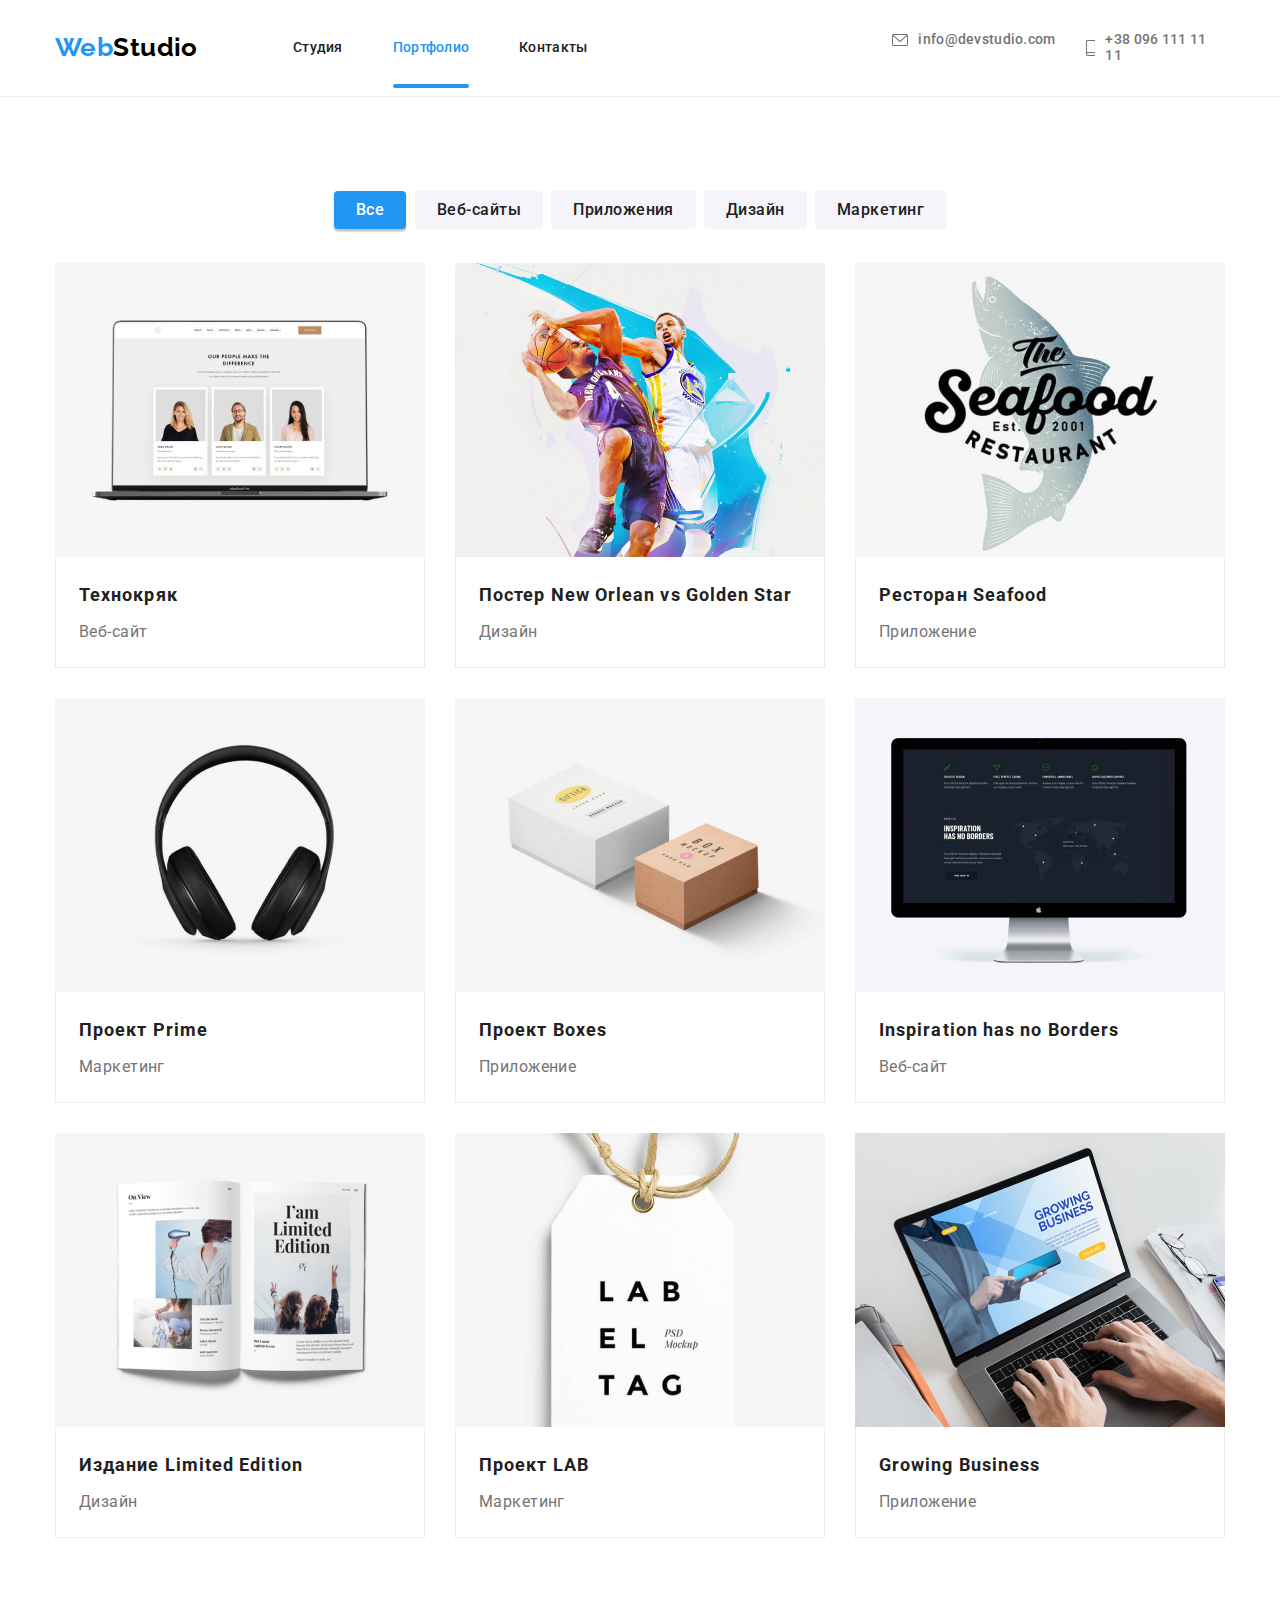
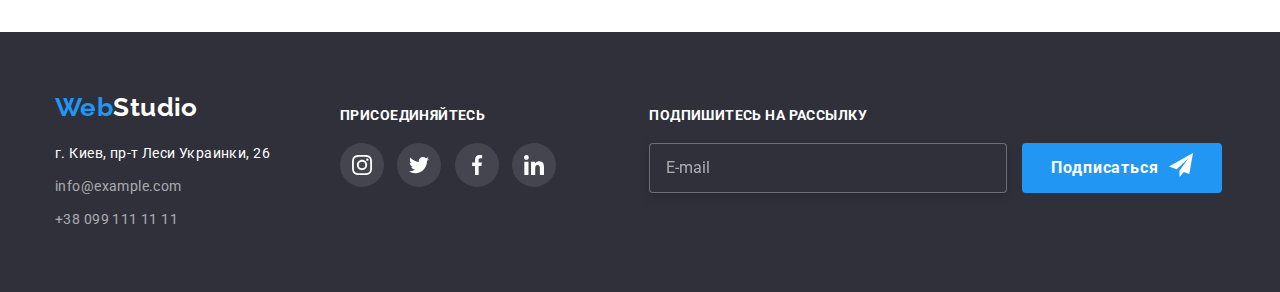
==== portfolio.html @ 88d158fc "Додано файли з ДЗ №6" ====
<!DOCTYPE html>
<html lang="ru">
  <head>
    <meta charset="UTF-8" />
    <meta http-equiv="X-UA-Compatible" content="IE=edge" />
    <meta name="viewport" content="width=device-width, initial-scale=1.0" />
    <title>Портфолио</title>
    <link rel="preconnect" href="https://fonts.googleapis.com" />
    <link rel="preconnect" href="https://fonts.gstatic.com" crossorigin />
    <link
      href="https://fonts.googleapis.com/css2?family=Raleway:wght@700&family=Roboto:wght@400;500;700;900&display=swap"
      rel="stylesheet"
    />
    <link
      rel="stylesheet"
      href="https://cdnjs.cloudflare.com/ajax/libs/modern-normalize/1.1.0/modern-normalize.min.css "
    />
    <link rel="stylesheet" href="./css/styles.css" />
  </head>

  <body>
    <header class="section page-header">
      <div class="container">
        <div class="flex page-header">
          <nav class="main-nav">
            <a href="./index.html" class="logo"><span class="accent">Web</span>Studio</a>
            <ul class="site-nav list">
              <li class="item"><a href="./index.html" class="link noncurrent">Студия</a></li>
              <li class="item"><a href="./portfolio.html" class="link current">Портфолио</a></li>
              <li class="item"><a href="" class="link noncurrent">Контакты</a></li>
            </ul>
          </nav>
          <ul class="contacts-list list">
            <li class="item">
              <a href="mailto:info@devstudio.com" class="link">
                <svg class="contact-icon" width="16" height="12">
                  <use href="./images/icons.svg#icon-envelope"></use>
                </svg>
                <span class="contact-text">info@devstudio.com</span>
              </a>
            </li>
            <li class="item">
              <a href="tel:+380961111111" class="link">
                <svg class="contact-icon" width="10" height="16">
                  <use href="./images/icons.svg#icon-smartphone"></use>
                </svg>
                <span class="contact-text">+38 096 111 11 11</span>
              </a>
            </li>
          </ul>
        </div>
      </div>
    </header>

    <main>
      <section class="section">
        <div class="container">
          <h1 class="title visually-hidden">Примеры наших проэктов</h1>
          <ul class="button-list list">
            <li class="item">
              <button type="button" class="button portfolio current">Все</button>
            </li>
            <li class="item">
              <button type="button" class="button portfolio">Веб-сайты</button>
            </li>
            <li class="item">
              <button type="button" class="button portfolio">Приложения</button>
            </li>
            <li class="item">
              <button type="button" class="button portfolio">Дизайн</button>
            </li>
            <li class="item">
              <button type="button" class="button portfolio">Маркетинг</button>
            </li>
          </ul>

          <ul class="examples-list list">
            <li class="item">
              <a href="" class="project-link">
                <div class="project-image-wrapper">
                  <img
                    class="project-image"
                    src="./images/technokryak.jpg"
                    alt="заставка вебсайта Технохряк"
                    width="370"
                  />
                  <div class="project-text-wrapper is-hidden">
                    <p class="project-text">
                      Технокряк это современная площадка распространения коронавируса. Компании
                      используют эту платформу для цифрового шпионажа и атак на защищённые сервера
                      конкурентов.
                    </p>
                  </div>
                </div>
                <div class="project-content">
                  <h2 class="project-title">Технокряк</h2>
                  <p class="project-field">Веб-сайт</p>
                </div>
              </a>
            </li>
            <li class="item">
              <a href="" class="project-link">
                <div class="project-image-wrapper">
                  <img
                    class="project-image"
                    src="./images/posterneworleanvsgoldenstar.jpg"
                    alt="постер игра в баскетбол"
                    width="370"
                  />
                  <div class="project-text-wrapper is-hidden">
                    <p class="project-text">
                      Технокряк это современная площадка распространения коронавируса. Компании
                      используют эту платформу для цифрового шпионажа и атак на защищённые сервера
                      конкурентов.
                    </p>
                  </div>
                </div>
                <div class="project-content">
                  <h2 class="project-title">Постер New Orlean vs Golden Star</h2>
                  <p class="project-field">Дизайн</p>
                </div>
              </a>
            </li>
            <li class="item">
              <a href="" class="project-link">
                <div class="project-image-wrapper">
                  <img
                    class="project-image"
                    src="./images/restaurantseafood.jpg"
                    alt="эмблема Ресторан Seafood"
                    width="370"
                  />
                  <div class="project-text-wrapper is-hidden">
                    <p class="project-text">
                      Технокряк это современная площадка распространения коронавируса. Компании
                      используют эту платформу для цифрового шпионажа и атак на защищённые сервера
                      конкурентов.
                    </p>
                  </div>
                </div>
                <div class="project-content">
                  <h2 class="project-title">Ресторан Seafood</h2>
                  <p class="project-field">Приложение</p>
                </div>
              </a>
            </li>
            <li class="item">
              <a href="" class="project-link">
                <div class="project-image-wrapper">
                  <img
                    class="project-image"
                    src="./images/projectprime.jpg"
                    alt="фото наушников"
                    width="370"
                  />
                  <div class="project-text-wrapper is-hidden">
                    <p class="project-text">
                      Технокряк это современная площадка распространения коронавируса. Компании
                      используют эту платформу для цифрового шпионажа и атак на защищённые сервера
                      конкурентов.
                    </p>
                  </div>
                </div>
                <div class="project-content">
                  <h2 class="project-title">Проект Prime</h2>
                  <p class="project-field">Маркетинг</p>
                </div>
              </a>
            </li>
            <li class="item">
              <a href="" class="project-link">
                <div class="project-image-wrapper">
                  <img
                    class="project-image"
                    src="./images/projectboxes.jpg"
                    alt="изображение двух коробок"
                    width="370"
                  />
                  <div class="project-text-wrapper is-hidden">
                    <p class="project-text">
                      Технокряк это современная площадка распространения коронавируса. Компании
                      используют эту платформу для цифрового шпионажа и атак на защищённые сервера
                      конкурентов.
                    </p>
                  </div>
                </div>
                <div class="project-content">
                  <h2 class="project-title">Проект Boxes</h2>
                  <p class="project-field">Приложение</p>
                </div>
              </a>
            </li>
            <li class="item">
              <a href="" class="project-link">
                <div class="project-image-wrapper">
                  <img
                    class="project-image"
                    src="./images/inspirationhasnoborders.jpg"
                    alt="фото монитора ПК с заставкой вебсайта Inspiration has no Borders"
                    width="370"
                  />
                  <div class="project-text-wrapper is-hidden">
                    <p class="project-text">
                      Технокряк это современная площадка распространения коронавируса. Компании
                      используют эту платформу для цифрового шпионажа и атак на защищённые сервера
                      конкурентов.
                    </p>
                  </div>
                </div>
                <div class="project-content">
                  <h2 class="project-title">Inspiration has no Borders</h2>
                  <p class="project-field">Веб-сайт</p>
                </div>
              </a>
            </li>
            <li class="item">
              <a href="" class="project-link">
                <div class="project-image-wrapper">
                  <img
                    class="project-image"
                    src="./images/issuelimitededition.jpg"
                    alt="фото разворота книги"
                    width="370"
                  />
                  <div class="project-text-wrapper is-hidden">
                    <p class="project-text">
                      Технокряк это современная площадка распространения коронавируса. Компании
                      используют эту платформу для цифрового шпионажа и атак на защищённые сервера
                      конкурентов.
                    </p>
                  </div>
                </div>
                <div class="project-content">
                  <h2 class="project-title">Издание Limited Edition</h2>
                  <p class="project-field">Дизайн</p>
                </div>
              </a>
            </li>
            <li class="item">
              <a href="" class="project-link">
                <div class="project-image-wrapper">
                  <img
                    class="project-image"
                    src="./images/projectlab.jpg"
                    alt="изображение бирки с названием проэкта"
                    width="370"
                  />
                  <div class="project-text-wrapper is-hidden">
                    <p class="project-text">
                      Технокряк это современная площадка распространения коронавируса. Компании
                      используют эту платформу для цифрового шпионажа и атак на защищённые сервера
                      конкурентов.
                    </p>
                  </div>
                </div>
                <div class="project-content">
                  <h2 class="project-title">Проект LAB</h2>
                  <p class="project-field">Маркетинг</p>
                </div>
              </a>
            </li>
            <li class="item">
              <a href="" class="project-link">
                <div class="project-image-wrapper">
                  <img
                    class="project-image"
                    src="./images/growingbusiness.jpg"
                    alt="фото работы с ноутбуком"
                    width="370"
                  />
                  <div class="project-text-wrapper is-hidden">
                    <p class="project-text">
                      Технокряк это современная площадка распространения коронавируса. Компании
                      используют эту платформу для цифрового шпионажа и атак на защищённые сервера
                      конкурентов.
                    </p>
                  </div>
                </div>
                <div class="project-content">
                  <h2 class="project-title">Growing Business</h2>
                  <p class="project-field">Приложение</p>
                </div>
              </a>
            </li>
          </ul>
        </div>
      </section>
    </main>

    <footer class="section address">
      <div class="container">
        <div class="flex-footer">
          <div class="address-date">
            <a href="./index.html" class="logo-footer"><span class="accent">Web</span>Studio</a>

            <address>
              <a href="https://goo.gl/maps/RCxTANofW1ampnam6" class="map"
                >г. Киев, пр-т Леси Украинки, 26</a
              >

              <a href="mailto:info@example.com" class="contact date">info@example.com</a>

              <a href="tel:+380991111111" class="contact date">+38 099 111 11 11</a>
            </address>
          </div>
          <div class="social-linklistfooter">
            <b class="join">присоединяйтесь</b>
            <a href="" class="social-linkfooter" aria-label="Линк instagram">
              <svg class="social-iconfooter" width="20" height="20">
                <use href="./images/icons.svg#icon-instagram"></use>
              </svg>
            </a>
            <a href="" class="social-linkfooter" aria-label="Линк twitter">
              <svg class="social-iconfooter" width="20" height="20">
                <use href="./images/icons.svg#icon-twitter"></use>
              </svg>
            </a>
            <a href="" class="social-linkfooter" aria-label="Линк facebook">
              <svg class="social-iconfooter" width="20" height="20">
                <use href="./images/icons.svg#icon-facebook"></use>
              </svg>
            </a>
            <a href="" class="social-linkfooter" aria-label="Линк linkedin">
              <svg class="social-iconfooter" width="20" height="20">
                <use href="./images/icons.svg#icon-linkedin"></use>
              </svg>
            </a>
          </div>
          <div class="form-footer">
            <b class="signup">Подпишитесь на рассылку</b>
            <form name="signup-form" >
              <label>
                <input class="input-form-footer" type="email" name="email" placeholder="E-mail"/>
              </label>
              <button type="submit" class="button form">
                <span>Подписаться</span>
                <svg class="signup-iconfooter" width="24" height="24">
                  <use href="./images/icons.svg#icon-send"></use>
                </svg>
              </button>
            </form>
          </div>
        </div>
      </div>
    </footer>
  </body>
</html>
---- css/styles.css ----
/*  колір основного тексту   #757575;*/
/*  колір  тексту заголовків #212121; */
/* акцент  #2196F3;  */
/* білий #FFFFFF; */
/* другорядний колір фону #F5F4FA; */
/* колір підвалу #2F303A; */
/* колір email та tel  rgba(255, 255, 255, 0,6); */
/* колір логотипу #000000;  та  #2196F3; */
/* колір фону кнопки #2196F3;  та колір тексту кнопки #FFFFFF; */
/* колір фону героя #2F303A; */

html {
  box-sizing: border-box;
}

*,
*::before,
*::after {
  box-sizing: inherit;
  margin: 0;
  padding: 0;
}

:root {
  --primary-text-color: #757575;
  --title-text-color: #212121;
  --accent-color: #2196f3;
  --primary-bg-color: #f5f4fa;
  --white-color: #ffffff;
  --second-bg-color: #2F303A;
  --icon-color: #AFB1B8;
  --black-color: #000;
  --work-text-bg-color: rgba(47, 48, 58, 0.8);
  --modal-backdrope-bg-color: rgba(0, 0, 0, 0.2);
  --project-image-overley-color: rgba(33, 150, 243, 0.9);
  --input-form-footer-color: rgba(255, 255, 255, 0.6);
  --input-form-modal-color: rgba(117, 117, 117, 0.5)

}

body {
  background-color: var(--white-color);
  color: var(--primary-text-color);
  font-family: Roboto, sans-serif;
  font-size: 14px;
  letter-spacing: 0.03em;
}

.section { 
  
  
  margin-left: auto;
  margin-right: auto;
  padding-top: 94px;
  padding-bottom: 94px;
}
/* "container" */

.container {
  width: 1200px;
  padding-left: 15px;
  padding-right: 15px;
  margin-left: auto;
  margin-right: auto;
}

/* header  */
.section.page-header { 
  padding: 0;
  border-bottom: 1px solid #ececec;
}
.main-nav {
  display: flex;
  align-items: center;
}

.flex.page-header {
  display: flex;
  align-items: center;
}

.logo {
  display: block;
  padding-top: 25px;
  padding-bottom: 25px;
  width: 145px;

  color: var(--black-color);
}
.accent {
  color: var(--accent-color);
}
.logo {
  font-family: Raleway, sans-serif;
  text-decoration: none;
  font-weight: bold;
  font-size: 26px;
  line-height: 1.19;
}

.list {
  list-style: none;
}

/* site-nav */
.site-nav {
  display: flex;
  margin-left: 93px;
}

.site-nav .item:not(:first-child) {
  margin-left: 50px;
}

.site-nav .link {
  display: block;
  padding-top: 32px;
  padding-bottom: 32px;

  color: var(--title-text-color);

  text-decoration: none;
  font-weight: 500;
  line-height: 1.14;
  letter-spacing: 0.02em;

  transition: color 250ms cubic-bezier(0.4, 0, 0.2, 1); 
}
.site-nav .link:hover,
.site-nav .link:focus {
  color: var(--accent-color);
}
.site-nav .link.current {
  color: var(--accent-color);
}

/*  Підкреслення  посилання поточної сторінки */

.site-nav .link.current { 
  position: relative;
}

.site-nav .link.current::after { 
  position: absolute;
  bottom: 0;

  

  content: "";
  display: block;
  width: 100%;
  height: 4px ;
  background-color: var(--accent-color);
border-radius: 2px;

transition: background-color 250ms cubic-bezier(0.4, 0, 0.2, 1);

}

/*  Підкреслення  посилання  сторінки  при hover */

.site-nav .link.noncurrent { 
  position: relative;
}

.site-nav .link.noncurrent::after { 
  position: absolute;
  bottom: 0;

  content: "";
  display: block;
  width: 100%;
  height: 4px ;
  background-color: var(--accent-color);
border-radius: 2px;

opacity: 0;

transition: background-color 250ms cubic-bezier(0.4, 0, 0.2, 1), opacity 250ms cubic-bezier(0.4, 0, 0.2, 1);

}

.site-nav .link.noncurrent:hover::after { 
  opacity: 1;
}

.site-nav .link.noncurrent:focus::after { 
  opacity: 1;
}

/* contacts list */

.contacts-list {
  display: flex;
  margin-left: 305px;
}


.contacts-list .item + .item {
  margin-left: 30px;
}

.contacts-list .link {
  display: flex;
  align-items: center;

  padding-top: 32px;
  padding-bottom: 32px;

  color: var(--primary-text-color);

  text-decoration: none;
  font-weight: 500;
  line-height: 1.14;
  letter-spacing: 0.02em;

  transition: color 250ms cubic-bezier(0.4, 0, 0.2, 1);
}
.contacts-list .link:hover,
.contacts-list .link:focus {
  color: var(--accent-color);
}

.contact-text { 
  margin-left: 10px;
}
.contact-icon { 
  fill: currentColor;
  
}

/* hero */

.section.hero-section { 

  max-width: 1600px;
  
  padding: 200px 0;
  text-align: center;
  

  background-color: var(--second-bg-color);
  background-image: linear-gradient( 
  to right,
  rgba(47, 48, 58, 0.4),
  rgba(47, 48, 58, 0.4) 
  ), 
  url("../images/herobackground.jpg");

  background-repeat: no-repeat;
  background-position: center;
  background-size: cover;
  
}

.hero-title {
  display: block;
  color: var(--white-color);

  font-weight: 900;
  font-size: 44px;
  line-height: 1.36;

  letter-spacing: 0.06em;
  text-align: center;
  text-transform: uppercase;

  width: 696px;
  margin-bottom: 0px;
  margin-left: auto;
  margin-right: auto;
}

.button.hero {
  color: var(--white-color);
  background-color: var(--accent-color);

  font-weight: bold;
  font-size: 16px;
  line-height: 1.87;

  display: flex;
  align-items: center;

  letter-spacing: 0.06em;

  min-width: 200px;
  border: 0px;
  border-radius: 4px;
  padding: 10px 32px;
  margin-left: 500px;
  margin-top: 30px;
}

.button {
  display: inline-block;
  cursor: pointer;
  font-family: inherit;
}

/* section */


.team-title,
.advantage-title,
.work-title,
.clients-title {
  color: var(--title-text-color);

  margin-top: 0px;
  margin-bottom: 0px;

  font-weight: bold;
  font-size: 36px;
  line-height: 1.17;
  text-align: center;
}

/* section advantage */

.section.advantage {
  padding-bottom: 0px;
}
.advantage-list {
  display: flex;
}

.title.visually-hidden {
  position: absolute;
  width: 1px;
  height: 1px;
  margin: -1px;
  padding: 0;
  overflow: hidden;
  border: 0;
  clip: rect(0 0 0 0);
}

.advantage-list .item {
  width: 270px;
}

.advantage-list .item + .item {
  margin-left: 30px;
}

.advantage-icon { 
  background-color: var(--primary-bg-color);

  padding: 25px 100px;
  margin-bottom: 30px;
}

.advantage-svg { 
  width: 70px;
  height: 70px;
}


.advantage-subtitle {
  color: var(--title-text-color);
  margin-bottom: 10px;
  font-weight: bold;
  line-height: 1.14;
  text-transform: uppercase;
}

.advantage-text {
  line-height: 1.71;
}
/* section  work */

.work-list {
  display: flex;
}

.work-title {
  margin-bottom: 50px;
}
.work-list .item {
  width: 370px;
}
.work-list .item + .item {
  margin-left: 30px;
}

/* прибираємо зазор 4px в img */
.work-image {
  display: block;

  width: 370px;
  height: 294px;
}

.work-wrapper { 
position: relative;

}

.work-text.wrapper { 
  position: absolute;
  bottom: 0;

 display: flex; 
align-items: center;
justify-content: center; 

width: 370px;
height: 70px;
  
background-color: var(--work-text-bg-color) ;
}

.work-text { 

color: var(--white-color);

font-weight: bold;
text-align: center;
text-transform: uppercase;
}

/* section team */

.section.team {
  background-color: var(--primary-bg-color);
}

/* прибираємо зазор 4px в img */
.team-image {
  display: block;
}

.team-list {
  display: flex;
}

.team-title {
  margin-bottom: 50px;
}

.card-wrapper {
  padding: 30px 0;
}
.team-list .item {
  width: 270px;
  border-radius: 0px 0px 4px 4px;
  background-color: var(--white-color);
  box-shadow: 0px 1px 3px rgba(0, 0, 0, 0.12), 0px 1px 1px rgba(0, 0, 0, 0.14),
    0px 2px 1px rgba(0, 0, 0, 0.2);
}
.team-list .item + .item {
  margin-left: 30px;
}

.card-title {
  color: var(--title-text-color);

  margin-bottom: 10px;

  font-weight: 500;
  font-size: 16px;
  line-height: 1.19;
  text-align: center;
}

.card-text {
  margin-top: 0px;
  margin-bottom: 16px;

  font-size: 16px;
  line-height: 1.19;
  text-align: center;
}


.social-link { 
  display: inline-flex;
  justify-content: center;
  align-items: center;
  text-decoration: none;
  border: none;

  color: var(--icon-color);

  width: 44px;
  height: 44px;

  transition: color 250ms cubic-bezier(0.4, 0, 0.2, 1);
}

.social-linklist { 
  margin-left: 32px;
}
.social-linklist .social-link + .social-link { 
  margin-left: 10px;
}

.social-link:hover,
.social-link:focus { 
  color: var(--white-color);
  background-color: var(--accent-color);
  border-radius: 50%;

}


.social-link .social-icon { 
  fill: currentColor;
}
/* section clients */

.clients-title { 
  margin-bottom: 50px;
}

.clients-list { 
  display: flex;
}

.clients-list .item {
  width: 170px;
  height: 92px;

  color: var(--icon-color);
  border: 1px solid var(--icon-color);
  border-radius: 4px;
  padding: 15px 31px;

  cursor: pointer;

  transition: color 250ms cubic-bezier(0.4, 0, 0.2, 1), border-color 250ms cubic-bezier(0.4, 0, 0.2, 1);
}

.clients-list .item:hover,
.clients-list .item:focus 
{ color: var(--accent-color);
  border-color: var(--accent-color);

}

.clients-list .item + .item {
  margin-left: 30px;
}

.client-link {  
  display: flex;
  align-items: center;
  justify-content: center;
  text-decoration: none;
  border: none;
  cursor: pointer;
  width: 100%;
  height: 100%;

  color: currentColor;

  transition: color 250ms cubic-bezier(0.4, 0, 0.2, 1);

}

.client-link:hover,
.client-link:focus 
{ color: var(--accent-color);}

.client-icon { 
  fill: currentColor;
}


/* футер */

.section.address {
  background-color: var(--second-bg-color);
  padding-top: 60px;
  padding-bottom: 60px;
}
.logo-footer {
  display: block;
  width: 145px;

  color: var(--white-color);

  text-decoration: none;
  font-family: Raleway, sans-serif;
  font-weight: bold;
  font-size: 26px;
  line-height: 1.19;
}

address {
  font-style: normal;
}
.map {
  display: block;
  margin-top: 20px;
  color: var(--white-color);

  text-decoration: none;

  line-height: 1.71;

  transition: color 250ms cubic-bezier(0.4, 0, 0.2, 1);
}
.map:hover,
.map:focus {
  color: var(--accent-color);
}

.contact.date {
  display: block;
  margin-top: 9px;
  color: rgba(255, 255, 255, 0.6);

  text-decoration: none;

  line-height: 1.71;

  transition: color 250ms cubic-bezier(0.4, 0, 0.2, 1);
}

.contact.date:hover,
.contact.date:focus {
  color: var(--accent-color);
}

/*  іконки в футері  */

.flex-footer { 
  display: flex;
}

.social-linklistfooter { 
  
  margin-left: 70px;
  margin-top: 15px;
}

.join { 
  display: block;
  margin-bottom: 20px;

  color: var(--white-color);

  letter-spacing: 0.03em;
  text-transform: uppercase;

}

.social-linkfooter { 
  display: inline-flex;
  justify-content: center;
  align-items: center;
  text-decoration: none;
  border: none;
  border-radius: 50%;
  background: rgba(255, 255, 255, 0.1);

  color: var(--white-color);

  width: 44px;
  height: 44px;

  transition: background-color 250ms cubic-bezier(0.4, 0, 0.2, 1);
 
}

.social-linklistfooter .social-linkfooter + .social-linkfooter { 
  margin-left: 10px;
}

.social-linkfooter:hover,
.social-linkfooter:focus { 
  background-color: var(--accent-color);
}

.social-iconfooter { 
  fill: currentColor;
}

/* форма в футері */

.form-footer { 

  margin-left: 93px;
  margin-top: 15px;
}

.signup { 

  display: block;
  margin-bottom: 20px;

  color: var(--white-color);

  letter-spacing: 0.03em;
  text-transform: uppercase;
}

.input-form-footer { 
  
width: 358px;
height: 50px;
padding-left: 16px;

color: var(--input-form-footer-color);
background-color: var(--second-bg-color);

border: 1px solid rgba(255, 255, 255, 0.3);
filter: drop-shadow(0px 4px 4px rgba(0, 0, 0, 0.15));
border-radius: 4px;

font-size: 16px;
line-height: 1.25;
}

.input-form-footer::placeholder { 

  color: var(--input-form-footer-color);

  font-size: 16px;
  line-height: 1.25;

}

.button.form { 

  display: inline-flex;
  align-items: flex-start;
  text-align: center;

  min-width: 200px;
  border: none;
  border-radius: 4px;
  padding: 10px 28px 10px 29px;
  margin-left: 11px;

  color: var(--white-color);
  background-color: var(--accent-color);

  font-weight: bold;
  font-size: 16px;
  line-height: 1.87;
  letter-spacing: 0.06em;

}

.signup-iconfooter { 

  fill: var(--white-color);
  margin-left: 10px;
}


/* Модальне вікно  */



.backdrop { 
  position: fixed;
  top: 0;
  left: 0;

  width: 100%;
  height: 100%;
  margin-left: auto;
  margin-right: auto;

  background-color: var(--modal-backdrope-bg-color) ;

  transition: opacity 250ms cubic-bezier(0.4, 0, 0.2, 1);

}

.backdrop.is-hidden { 
  opacity: 0;
  pointer-events: none;
}

.backdrop.is-hidden .modal { 
  transform: translate(-50%, -50%) scale(0.5);
  opacity: 0;
}


.modal { 
position: absolute;

left: 50%;
top: 50%;

width: 528px;
height: 581px;
padding: 0;
margin: 0;
border: 0;

background: var(--white-color);

box-shadow: 0px 1px 3px rgba(0, 0, 0, 0.12), 
0px 1px 1px rgba(0, 0, 0, 0.14), 
0px 2px 1px rgba(0, 0, 0, 0.2);
border-radius: 4px;

transform: translate(-50%, -50%) scale(1);
opacity: 1;
transition: scale 250ms cubic-bezier(0.4, 0, 0.2, 1), opacity 250ms cubic-bezier(0.4, 0, 0.2, 1); 

}

.button.inmodal { 
  position: absolute;
  display: flex;
  align-items: center;
  justify-content: center;

  top: 8px;
  right: 8px;
  width: 30px ;
  height: 30px; 

  border: 1px solid rgba(0, 0, 0, 0.1);
  border-radius: 50%;
  
  background-color: var(--white-color);
  
}

.modal-svg { 
  
  fill: var(--black-color)
  transition: fill 250ms cubic-bezier(0.4, 0, 0.2, 1);
  
}

.button.inmodal:hover > .modal-svg,
.button-list .item:focus > .modal-svg  { 

  fill: var(--accent-color); }


  
  /*      Форма в модальному вікні     */


.form-modal { 

  padding: 40px;
}

.form-title { 
margin-bottom: 20px;
color: var(--title-text-color);

font-size: 20px;
line-height: 1.17;
text-align: center;
letter-spacing: 0.03em;

 }
.form-field { 

  position: relative;
  display: flex;
  flex-direction: column;
  
}

 .form-field:nth-child(1) { 
   margin-top: 12px;
 }
 .form-field + .form-field { 
   margin-top: 10px;
 }
.form-field:nth-child(4) { 
   margin-bottom: 20px;
 }

 .form-label { 

  font-size: 12px;
  line-height: 1.17;
  letter-spacing: 0.01em;
 }
 .form-input { 
  
   height: 40px; 
   margin-top: 4px;
   padding-left: 42px;
   border: 1px solid;
   border-color: rgba(33, 33, 33, 0.2);
   border-radius: 4px;

   transition: border-color 250ms cubic-bezier(0.4, 0, 0.2, 1);
 }

 .form-input.comment { 

  height: 120px;
  padding: 12px 16px;
  
  
 }

 .form-input.comment::placeholder { 

   font-size: 12px;
   line-height: 1.17;
   letter-spacing: 0.01em;

color: var(--input-form-modal-color);
 }

 .modal-svg-field { 

  position: absolute;
  left: 12px;
  bottom: 11px;
  fill: var(--title-text-color);

  transition: fill 250ms cubic-bezier(0.4, 0, 0.2, 1);
  

 }

 .form-input:focus { 
  border: 1px solid;
   border-color: var(--accent-color);
   border-radius: 4px;
 }

 .form-input:focus + .modal-svg-field,
 .form-input:not(:placeholder-shown) + .modal-svg-field { 
   fill: var(--accent-color);
 }

 .form-checkbox { 
  margin-left: 12px;
  margin-bottom: 30px;
 }

.form-label-checkbox { 

  display: inline-flex;
  align-items: center;

  font-size: 14px;
  line-height: 1.71;
  letter-spacing: 0.03em;
 }
.text-label-checkbox { 

  margin-left: 3px;
   color: var(--accent-color);
   text-decoration: underline var(--accent-color);
   
 }


 .form-input-checkbox.visually-hidden { 

   position: absolute;
  width: 1px;
  height: 1px;
  margin: -1px;
  padding: 0;
  overflow: hidden;
  border: 0;
  clip: rect(0 0 0 0);
  
 }

.icon-checkbox { 
    
  display: inline-block;
  width: 16px;
  height: 15px;
  margin-right: 7px;

  border: 1px solid var(--black-color);
  border-radius: 2px;
  background-color: var(--white-color);

  transition: background-color 250ms cubic-bezier(0.4, 0, 0.2, 1);
 }

.form-input-checkbox:checked + .icon-checkbox { 
  border-color: var(--accent-color);
  background-color: var(--accent-color);
  background-image: url("../images/iconcheck.svg");
  background-size: contain;
  background-origin: border-box;
 } 

 
 .button.submitmodal { 

  width: 200px;
  padding: 10px 55px 10px 56px;
  border: 0;
  border-radius: 4px;
  margin-left: 124px;
  margin-right: auto;

  color: var(--white-color);
  background-color: var(--accent-color);
  box-shadow: 0px 4px 4px rgba(0, 0, 0, 0.15);


  font-weight: bold;
  font-size: 16px;
  line-height: 1.87;
  letter-spacing: 0.06em;
  

  
 }
/* Сторінка Портфолио */




.button-list {
  display: flex;
  justify-content: center;
  margin-bottom: 34px;
}

.button-list .item:nth-child(1) {
  width: 73px;
}

.button-list .item + .item {
  margin-left: 8px;
}

.button.portfolio {
  border: 0px;
  border-radius: 4px;
  padding: 6px 22px;

  color: var(--title-text-color);
  background-color: var(--primary-bg-color);

  font-weight: 500;
  font-size: 16px;
  line-height: 1.62;
  text-align: center;
  letter-spacing: 0.03em;

  transition: color 250ms cubic-bezier(0.4, 0, 0.2, 1), background-color 250ms cubic-bezier(0.4, 0, 0.2, 1),
   box-shadow 250ms cubic-bezier(0.4, 0, 0.2, 1);
}

.button.portfolio:hover,
.button.portfolio:focus {
  box-shadow: 0px 3px 1px rgba(0, 0, 0, 0.1), 0px 1px 2px rgba(0, 0, 0, 0.08),
    0px 2px 2px rgba(0, 0, 0, 0.12);
    color: var(--white-color);
  background-color: var(--accent-color);
}

.button.portfolio.current {
  box-shadow: 0px 3px 1px rgba(0, 0, 0, 0.1), 0px 1px 2px rgba(0, 0, 0, 0.08),
    0px 2px 2px rgba(0, 0, 0, 0.12);
    color: var(--white-color);
  background-color: var(--accent-color);
}

.button-list .item:hover > .button,
.button-list .item:focus > .button  { box-shadow: 0px 3px 1px rgba(0, 0, 0, 0.1), 
  0px 1px 2px rgba(0, 0, 0, 0.08),
    0px 2px 2px rgba(0, 0, 0, 0.12);
    color: var(--white-color);
  background-color: var(--accent-color); }


/*  container for flex */

.examples-list {
  display: flex;
  flex-wrap: wrap;
  margin-left: -30px;
  margin-top: -30px;
}

.examples-list .item {
  margin-left: 30px;
  margin-top: 30px;
  flex-basis: calc((100% - 90px) / 3);
}

.project-link {
  display: block;
  text-decoration: none;

  transition: box-shadow 250ms cubic-bezier(0.4, 0, 0.2, 1);

  
}
.project-link:hover {
  box-shadow: 0px 1px 1px rgba(0, 0, 0, 0.12),
   0px 4px 4px rgba(0, 0, 0, 0.06),
    1px 4px 6px rgba(0, 0, 0, 0.16);
}



/* прибираємо зазор 4px в img */
.project-image {
  display: block;
}

.project-content {
  border-right: 1px solid #eeeeee;
  border-left: 1px solid #eeeeee;
  border-bottom: 1px solid #eeeeee;
  padding-left: 23px;
  padding-right: 23px;
  padding-top: 20px;
  padding-bottom: 20px;
}

.project-title {
  margin-top: 0px;
  margin-bottom: 4px;

  color: var(--title-text-color);

  text-decoration: none;
  font-weight: bold;
  font-size: 18px;
  line-height: 2;
  letter-spacing: 0.06em;
}

.project-field {
  margin: 0px;

  color: var(--primary-text-color);

  text-decoration: none;
  font-size: 16px;
  line-height: 1.87;
}

/*   Синій оверлей с текстом на карточках сторінки Портфолио  */

.project-image-wrapper { 
  position: relative;

}
.project-text-wrapper { 
  position: absolute;
  top: 0;

  width: 370px;
  height: 294px;
  padding: 63px 24px;

  background-color: var(--project-image-overley-color);

  transform: translateY(100%);

  transition: opacity 250ms cubic-bezier(0.4, 0, 0.2, 1), 
  transform 250ms cubic-bezier(0.4, 0, 0.2, 1);

}

.project-text-wrapper.is-hidden { 
  opacity: 0;
  pointer-events: none;
}

.project-link:hover .project-text-wrapper.is-hidden { 
  opacity: 1;
  transform: translateY(0);

}
.project-text { 

  color: var(--white-color);

  font-size: 18px;
line-height: 1.56;


}
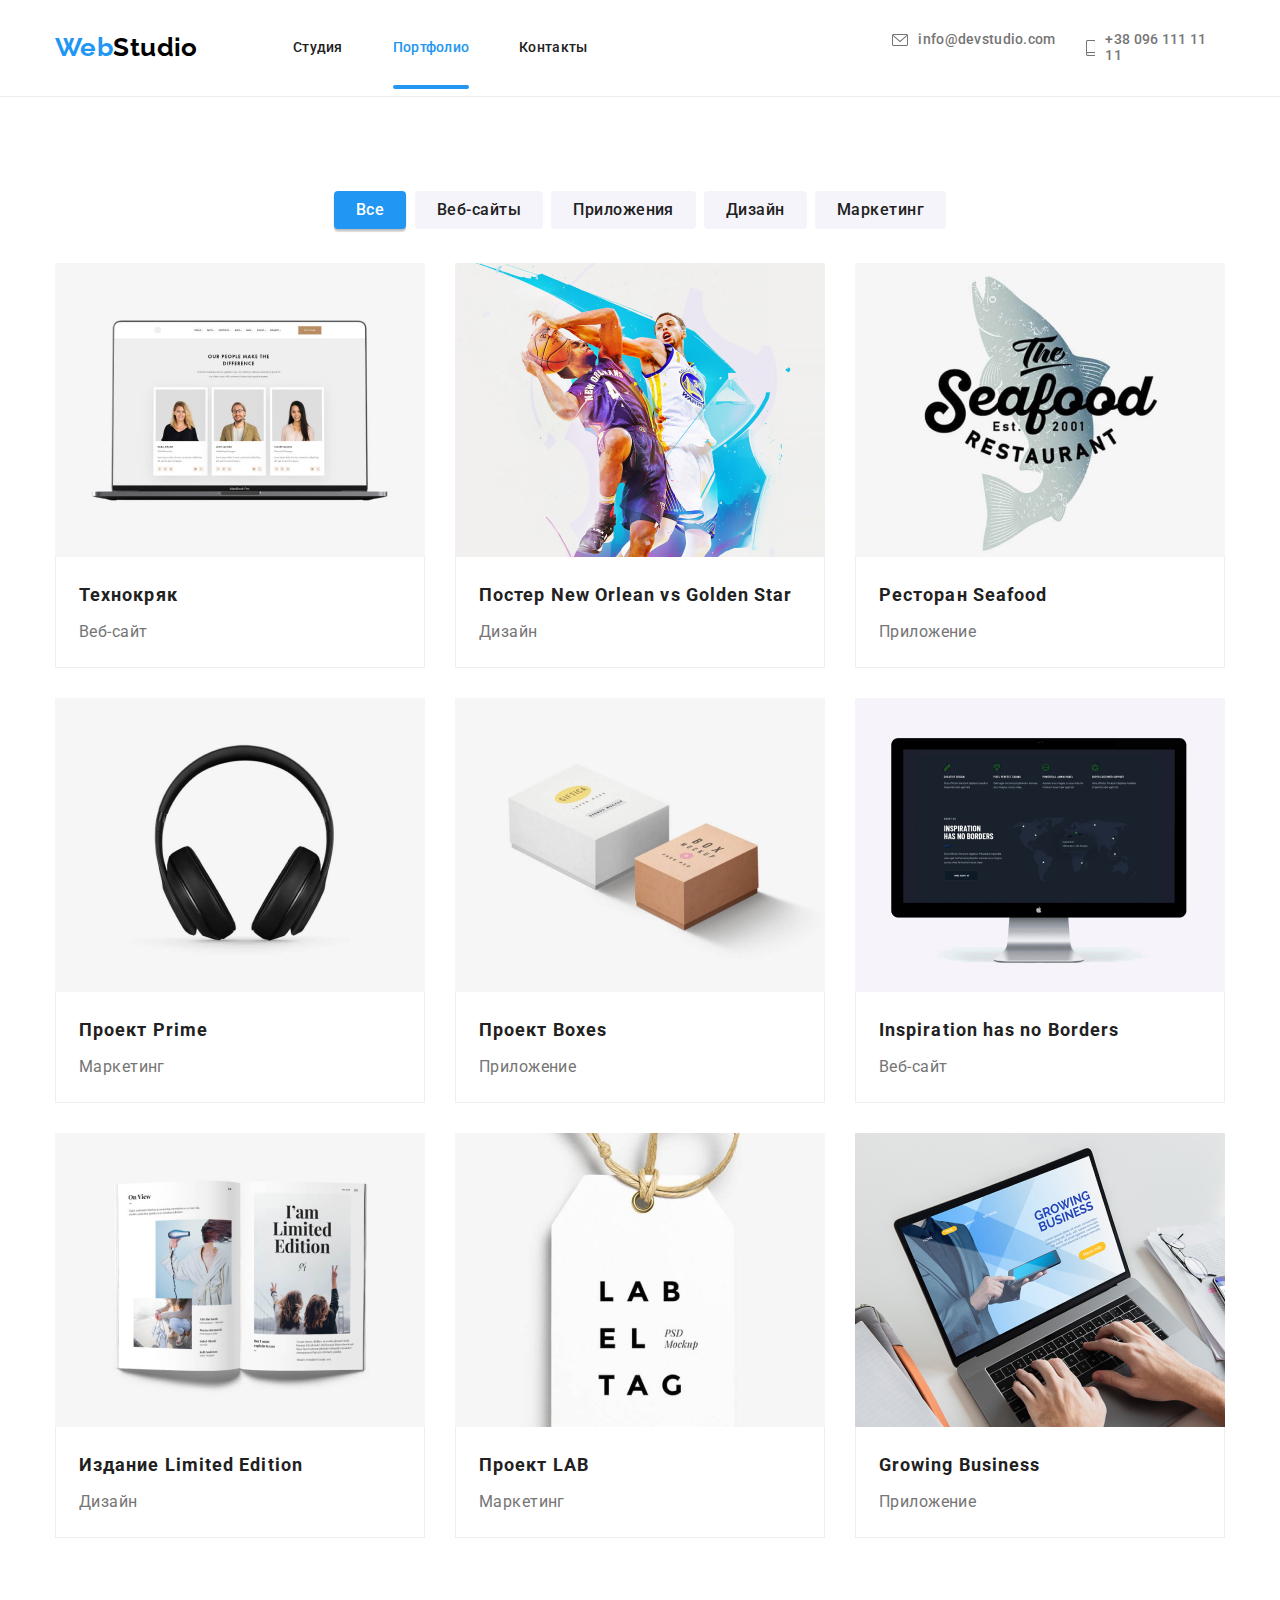
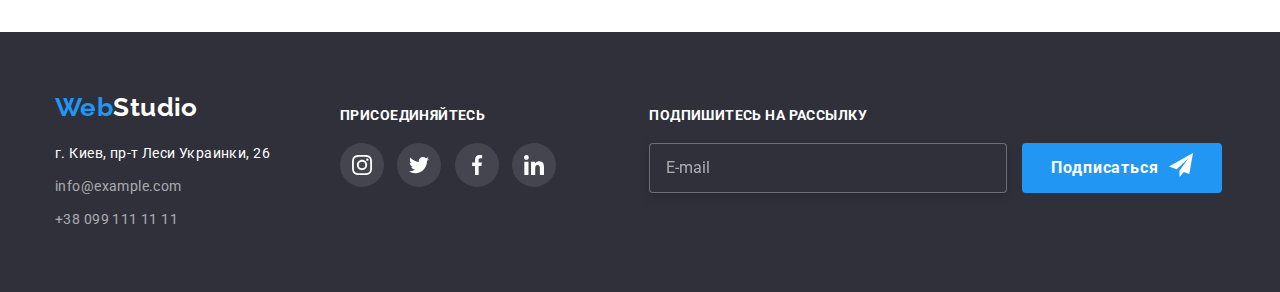
==== commit 74104bf0: "Виконано рефакторінг HTML-кода проекту з використанням методології BEM" ====
--- a/portfolio.html
+++ b/portfolio.html
@@ -19,32 +19,32 @@
   </head>
 
   <body>
-    <header class="section page-header">
+    <header class="page-header">
       <div class="container">
-        <div class="flex page-header">
-          <nav class="main-nav">
-            <a href="./index.html" class="logo"><span class="accent">Web</span>Studio</a>
-            <ul class="site-nav list">
-              <li class="item"><a href="./index.html" class="link noncurrent">Студия</a></li>
-              <li class="item"><a href="./portfolio.html" class="link current">Портфолио</a></li>
-              <li class="item"><a href="" class="link noncurrent">Контакты</a></li>
+        <div class="page-header-flex">
+          <nav class="page-header__navigation">
+            <a href="./index.html" class="logo"><span class="logo--accent">Web</span>Studio</a>
+            <ul class="site-navigation">
+              <li class="site-navigation__item"><a href="./index.html" class="site-navigation__link site-navigation__link--noncurrent">Студия</a></li>
+              <li class="site-navigation__item"><a href="./portfolio.html" class="site-navigation__link site-navigation__link--current">Портфолио</a></li>
+              <li class="site-navigation__item"><a href="" class="site-navigation__link site-navigation__link--noncurrent">Контакты</a></li>
             </ul>
           </nav>
-          <ul class="contacts-list list">
-            <li class="item">
-              <a href="mailto:info@devstudio.com" class="link">
-                <svg class="contact-icon" width="16" height="12">
+          <ul class="contacts-list">
+            <li class="contacts-list__item">
+              <a href="mailto:info@devstudio.com" class="contacts-list__link">
+                <svg class="contacts-list__icon" width="16" height="12">
                   <use href="./images/icons.svg#icon-envelope"></use>
                 </svg>
-                <span class="contact-text">info@devstudio.com</span>
-              </a>
-            </li>
-            <li class="item">
-              <a href="tel:+380961111111" class="link">
-                <svg class="contact-icon" width="10" height="16">
+                <span class="contacts-list__text">info@devstudio.com</span>
+              </a>
+            </li>
+            <li class="contacts-list__item">
+              <a href="tel:+380961111111" class="contacts-list__link">
+                <svg class="contacts-list__icon" width="10" height="16">
                   <use href="./images/icons.svg#icon-smartphone"></use>
                 </svg>
-                <span class="contact-text">+38 096 111 11 11</span>
+                <span class="contacts-list__text">+38 096 111 11 11</span>
               </a>
             </li>
           </ul>
@@ -53,232 +53,232 @@
     </header>
 
     <main>
-      <section class="section">
+      <section class="examples">
         <div class="container">
-          <h1 class="title visually-hidden">Примеры наших проэктов</h1>
-          <ul class="button-list list">
-            <li class="item">
-              <button type="button" class="button portfolio current">Все</button>
-            </li>
-            <li class="item">
-              <button type="button" class="button portfolio">Веб-сайты</button>
-            </li>
-            <li class="item">
-              <button type="button" class="button portfolio">Приложения</button>
-            </li>
-            <li class="item">
-              <button type="button" class="button portfolio">Дизайн</button>
-            </li>
-            <li class="item">
-              <button type="button" class="button portfolio">Маркетинг</button>
+          <h1 class="examples__title  examples__title--visually-hidden">Примеры наших проэктов</h1>
+          <ul class="examples__button-list">
+            <li class="examples__button-item">
+              <button type="button" class="button examples__button examples__button--current">Все</button>
+            </li>
+            <li class="examples__button-item">
+              <button type="button" class="button examples__button">Веб-сайты</button>
+            </li>
+            <li class="examples__button-item">
+              <button type="button" class="button examples__button">Приложения</button>
+            </li>
+            <li class="examples__button-item">
+              <button type="button" class="button examples__button">Дизайн</button>
+            </li>
+            <li class="examples__button-item">
+              <button type="button" class="button examples__button">Маркетинг</button>
             </li>
           </ul>
 
-          <ul class="examples-list list">
-            <li class="item">
-              <a href="" class="project-link">
-                <div class="project-image-wrapper">
-                  <img
-                    class="project-image"
+          <ul class="examples__list">
+            <li class="project">
+              <a href="" class="project__link">
+                <div class="project-image-wrapper">
+                  <img
+                    class="project__image"
                     src="./images/technokryak.jpg"
                     alt="заставка вебсайта Технохряк"
                     width="370"
                   />
-                  <div class="project-text-wrapper is-hidden">
-                    <p class="project-text">
-                      Технокряк это современная площадка распространения коронавируса. Компании
-                      используют эту платформу для цифрового шпионажа и атак на защищённые сервера
-                      конкурентов.
-                    </p>
-                  </div>
-                </div>
-                <div class="project-content">
-                  <h2 class="project-title">Технокряк</h2>
-                  <p class="project-field">Веб-сайт</p>
-                </div>
-              </a>
-            </li>
-            <li class="item">
-              <a href="" class="project-link">
-                <div class="project-image-wrapper">
-                  <img
-                    class="project-image"
+                  <div class="project-text-wrapper project-text-wrapper--is-hidden">
+                    <p class="project__text">
+                      Технокряк это современная площадка распространения коронавируса. Компании
+                      используют эту платформу для цифрового шпионажа и атак на защищённые сервера
+                      конкурентов.
+                    </p>
+                  </div>
+                </div>
+                <div class="project-content">
+                  <h2 class="project__title">Технокряк</h2>
+                  <p class="project__field">Веб-сайт</p>
+                </div>
+              </a>
+            </li>
+            <li class="project">
+              <a href="" class="project__link">
+                <div class="project-image-wrapper">
+                  <img
+                    class="project__image"
                     src="./images/posterneworleanvsgoldenstar.jpg"
                     alt="постер игра в баскетбол"
                     width="370"
                   />
-                  <div class="project-text-wrapper is-hidden">
-                    <p class="project-text">
-                      Технокряк это современная площадка распространения коронавируса. Компании
-                      используют эту платформу для цифрового шпионажа и атак на защищённые сервера
-                      конкурентов.
-                    </p>
-                  </div>
-                </div>
-                <div class="project-content">
-                  <h2 class="project-title">Постер New Orlean vs Golden Star</h2>
-                  <p class="project-field">Дизайн</p>
-                </div>
-              </a>
-            </li>
-            <li class="item">
-              <a href="" class="project-link">
-                <div class="project-image-wrapper">
-                  <img
-                    class="project-image"
+                  <div class="project-text-wrapper project-text-wrapper--is-hidden">
+                    <p class="project__text">
+                      Технокряк это современная площадка распространения коронавируса. Компании
+                      используют эту платформу для цифрового шпионажа и атак на защищённые сервера
+                      конкурентов.
+                    </p>
+                  </div>
+                </div>
+                <div class="project-content">
+                  <h2 class="project__title">Постер New Orlean vs Golden Star</h2>
+                  <p class="project__field">Дизайн</p>
+                </div>
+              </a>
+            </li>
+            <li class="project">
+              <a href="" class="project__link">
+                <div class="project-image-wrapper">
+                  <img
+                    class="project__image"
                     src="./images/restaurantseafood.jpg"
                     alt="эмблема Ресторан Seafood"
                     width="370"
                   />
-                  <div class="project-text-wrapper is-hidden">
-                    <p class="project-text">
-                      Технокряк это современная площадка распространения коронавируса. Компании
-                      используют эту платформу для цифрового шпионажа и атак на защищённые сервера
-                      конкурентов.
-                    </p>
-                  </div>
-                </div>
-                <div class="project-content">
-                  <h2 class="project-title">Ресторан Seafood</h2>
-                  <p class="project-field">Приложение</p>
-                </div>
-              </a>
-            </li>
-            <li class="item">
-              <a href="" class="project-link">
-                <div class="project-image-wrapper">
-                  <img
-                    class="project-image"
+                  <div class="project-text-wrapper project-text-wrapper--is-hidden">
+                    <p class="project__text">
+                      Технокряк это современная площадка распространения коронавируса. Компании
+                      используют эту платформу для цифрового шпионажа и атак на защищённые сервера
+                      конкурентов.
+                    </p>
+                  </div>
+                </div>
+                <div class="project-content">
+                  <h2 class="project__title">Ресторан Seafood</h2>
+                  <p class="project__field">Приложение</p>
+                </div>
+              </a>
+            </li>
+            <li class="project">
+              <a href="" class="project__link">
+                <div class="project-image-wrapper">
+                  <img
+                    class="project__image"
                     src="./images/projectprime.jpg"
                     alt="фото наушников"
                     width="370"
                   />
-                  <div class="project-text-wrapper is-hidden">
-                    <p class="project-text">
-                      Технокряк это современная площадка распространения коронавируса. Компании
-                      используют эту платформу для цифрового шпионажа и атак на защищённые сервера
-                      конкурентов.
-                    </p>
-                  </div>
-                </div>
-                <div class="project-content">
-                  <h2 class="project-title">Проект Prime</h2>
-                  <p class="project-field">Маркетинг</p>
-                </div>
-              </a>
-            </li>
-            <li class="item">
-              <a href="" class="project-link">
-                <div class="project-image-wrapper">
-                  <img
-                    class="project-image"
+                  <div class="project-text-wrapper project-text-wrapper--is-hidden">
+                    <p class="project__text">
+                      Технокряк это современная площадка распространения коронавируса. Компании
+                      используют эту платформу для цифрового шпионажа и атак на защищённые сервера
+                      конкурентов.
+                    </p>
+                  </div>
+                </div>
+                <div class="project-content">
+                  <h2 class="project__title">Проект Prime</h2>
+                  <p class="project__field">Маркетинг</p>
+                </div>
+              </a>
+            </li>
+            <li class="project">
+              <a href="" class="project__link">
+                <div class="project-image-wrapper">
+                  <img
+                    class="project__image"
                     src="./images/projectboxes.jpg"
                     alt="изображение двух коробок"
                     width="370"
                   />
-                  <div class="project-text-wrapper is-hidden">
-                    <p class="project-text">
-                      Технокряк это современная площадка распространения коронавируса. Компании
-                      используют эту платформу для цифрового шпионажа и атак на защищённые сервера
-                      конкурентов.
-                    </p>
-                  </div>
-                </div>
-                <div class="project-content">
-                  <h2 class="project-title">Проект Boxes</h2>
-                  <p class="project-field">Приложение</p>
-                </div>
-              </a>
-            </li>
-            <li class="item">
-              <a href="" class="project-link">
-                <div class="project-image-wrapper">
-                  <img
-                    class="project-image"
+                  <div class="project-text-wrapper project-text-wrapper--is-hidden">
+                    <p class="project__text">
+                      Технокряк это современная площадка распространения коронавируса. Компании
+                      используют эту платформу для цифрового шпионажа и атак на защищённые сервера
+                      конкурентов.
+                    </p>
+                  </div>
+                </div>
+                <div class="project-content">
+                  <h2 class="project__title">Проект Boxes</h2>
+                  <p class="project__field">Приложение</p>
+                </div>
+              </a>
+            </li>
+            <li class="project">
+              <a href="" class="project__link">
+                <div class="project-image-wrapper">
+                  <img
+                    class="project__image"
                     src="./images/inspirationhasnoborders.jpg"
                     alt="фото монитора ПК с заставкой вебсайта Inspiration has no Borders"
                     width="370"
                   />
-                  <div class="project-text-wrapper is-hidden">
-                    <p class="project-text">
-                      Технокряк это современная площадка распространения коронавируса. Компании
-                      используют эту платформу для цифрового шпионажа и атак на защищённые сервера
-                      конкурентов.
-                    </p>
-                  </div>
-                </div>
-                <div class="project-content">
-                  <h2 class="project-title">Inspiration has no Borders</h2>
-                  <p class="project-field">Веб-сайт</p>
-                </div>
-              </a>
-            </li>
-            <li class="item">
-              <a href="" class="project-link">
-                <div class="project-image-wrapper">
-                  <img
-                    class="project-image"
+                  <div class="project-text-wrapper project-text-wrapper--is-hidden">
+                    <p class="project__text">
+                      Технокряк это современная площадка распространения коронавируса. Компании
+                      используют эту платформу для цифрового шпионажа и атак на защищённые сервера
+                      конкурентов.
+                    </p>
+                  </div>
+                </div>
+                <div class="project-content">
+                  <h2 class="project__title">Inspiration has no Borders</h2>
+                  <p class="project__field">Веб-сайт</p>
+                </div>
+              </a>
+            </li>
+            <li class="project">
+              <a href="" class="project__link">
+                <div class="project-image-wrapper">
+                  <img
+                    class="project__image"
                     src="./images/issuelimitededition.jpg"
                     alt="фото разворота книги"
                     width="370"
                   />
-                  <div class="project-text-wrapper is-hidden">
-                    <p class="project-text">
-                      Технокряк это современная площадка распространения коронавируса. Компании
-                      используют эту платформу для цифрового шпионажа и атак на защищённые сервера
-                      конкурентов.
-                    </p>
-                  </div>
-                </div>
-                <div class="project-content">
-                  <h2 class="project-title">Издание Limited Edition</h2>
-                  <p class="project-field">Дизайн</p>
-                </div>
-              </a>
-            </li>
-            <li class="item">
-              <a href="" class="project-link">
-                <div class="project-image-wrapper">
-                  <img
-                    class="project-image"
+                  <div class="project-text-wrapper project-text-wrapper--is-hidden">
+                    <p class="project__text">
+                      Технокряк это современная площадка распространения коронавируса. Компании
+                      используют эту платформу для цифрового шпионажа и атак на защищённые сервера
+                      конкурентов.
+                    </p>
+                  </div>
+                </div>
+                <div class="project-content">
+                  <h2 class="project__title">Издание Limited Edition</h2>
+                  <p class="project__field">Дизайн</p>
+                </div>
+              </a>
+            </li>
+            <li class="project">
+              <a href="" class="project__link">
+                <div class="project-image-wrapper">
+                  <img
+                    class="project__image"
                     src="./images/projectlab.jpg"
                     alt="изображение бирки с названием проэкта"
                     width="370"
                   />
-                  <div class="project-text-wrapper is-hidden">
-                    <p class="project-text">
-                      Технокряк это современная площадка распространения коронавируса. Компании
-                      используют эту платформу для цифрового шпионажа и атак на защищённые сервера
-                      конкурентов.
-                    </p>
-                  </div>
-                </div>
-                <div class="project-content">
-                  <h2 class="project-title">Проект LAB</h2>
-                  <p class="project-field">Маркетинг</p>
-                </div>
-              </a>
-            </li>
-            <li class="item">
-              <a href="" class="project-link">
-                <div class="project-image-wrapper">
-                  <img
-                    class="project-image"
+                  <div class="project-text-wrapper project-text-wrapper--is-hidden">
+                    <p class="project__text">
+                      Технокряк это современная площадка распространения коронавируса. Компании
+                      используют эту платформу для цифрового шпионажа и атак на защищённые сервера
+                      конкурентов.
+                    </p>
+                  </div>
+                </div>
+                <div class="project-content">
+                  <h2 class="project__title">Проект LAB</h2>
+                  <p class="project__field">Маркетинг</p>
+                </div>
+              </a>
+            </li>
+            <li class="project">
+              <a href="" class="project__link">
+                <div class="project-image-wrapper">
+                  <img
+                    class="project__image"
                     src="./images/growingbusiness.jpg"
                     alt="фото работы с ноутбуком"
                     width="370"
                   />
-                  <div class="project-text-wrapper is-hidden">
-                    <p class="project-text">
-                      Технокряк это современная площадка распространения коронавируса. Компании
-                      используют эту платформу для цифрового шпионажа и атак на защищённые сервера
-                      конкурентов.
-                    </p>
-                  </div>
-                </div>
-                <div class="project-content">
-                  <h2 class="project-title">Growing Business</h2>
-                  <p class="project-field">Приложение</p>
+                  <div class="project-text-wrapper project-text-wrapper--is-hidden">
+                    <p class="project__text">
+                      Технокряк это современная площадка распространения коронавируса. Компании
+                      используют эту платформу для цифрового шпионажа и атак на защищённые сервера
+                      конкурентов.
+                    </p>
+                  </div>
+                </div>
+                <div class="project-content">
+                  <h2 class="project__title">Growing Business</h2>
+                  <p class="project__field">Приложение</p>
                 </div>
               </a>
             </li>
@@ -287,54 +287,54 @@
       </section>
     </main>
 
-    <footer class="section address">
+    <footer class="page-footer">
       <div class="container">
-        <div class="flex-footer">
-          <div class="address-date">
-            <a href="./index.html" class="logo-footer"><span class="accent">Web</span>Studio</a>
-
-            <address>
-              <a href="https://goo.gl/maps/RCxTANofW1ampnam6" class="map"
+        <div class="page-footer-flex">
+          <div class="address-wrapper">
+            <a href="./index.html" class="logo page-footer__logo"><span class="logo--accent">Web</span>Studio</a>
+
+            <address class="page-footer__address">
+              <a href="https://goo.gl/maps/RCxTANofW1ampnam6" class="page-footer__map"
                 >г. Киев, пр-т Леси Украинки, 26</a
               >
 
-              <a href="mailto:info@example.com" class="contact date">info@example.com</a>
-
-              <a href="tel:+380991111111" class="contact date">+38 099 111 11 11</a>
+              <a href="mailto:info@example.com" class="page-footer__contact-date">info@example.com</a>
+
+              <a href="tel:+380991111111" class="page-footer__contact-date">+38 099 111 11 11</a>
             </address>
           </div>
-          <div class="social-linklistfooter">
-            <b class="join">присоединяйтесь</b>
-            <a href="" class="social-linkfooter" aria-label="Линк instagram">
-              <svg class="social-iconfooter" width="20" height="20">
+          <div class="page-footer__social-linklist">
+            <b class="page-footer__join">присоединяйтесь</b>
+            <a href="" class="page-footer__social-link" aria-label="Линк instagram">
+              <svg class="page-footer__social-icon" width="20" height="20">
                 <use href="./images/icons.svg#icon-instagram"></use>
               </svg>
             </a>
-            <a href="" class="social-linkfooter" aria-label="Линк twitter">
-              <svg class="social-iconfooter" width="20" height="20">
+            <a href="" class="page-footer__social-link" aria-label="Линк twitter">
+              <svg class="page-footer__social-icon" width="20" height="20">
                 <use href="./images/icons.svg#icon-twitter"></use>
               </svg>
             </a>
-            <a href="" class="social-linkfooter" aria-label="Линк facebook">
-              <svg class="social-iconfooter" width="20" height="20">
+            <a href="" class="page-footer__social-link" aria-label="Линк facebook">
+              <svg class="page-footer__social-icon" width="20" height="20">
                 <use href="./images/icons.svg#icon-facebook"></use>
               </svg>
             </a>
-            <a href="" class="social-linkfooter" aria-label="Линк linkedin">
-              <svg class="social-iconfooter" width="20" height="20">
+            <a href="" class="page-footer__social-link" aria-label="Линк linkedin">
+              <svg class="page-footer__social-icon" width="20" height="20">
                 <use href="./images/icons.svg#icon-linkedin"></use>
               </svg>
             </a>
           </div>
-          <div class="form-footer">
-            <b class="signup">Подпишитесь на рассылку</b>
+          <div class="page-footer-form">
+            <b class="page-footer__signup">Подпишитесь на рассылку</b>
             <form name="signup-form" >
               <label>
-                <input class="input-form-footer" type="email" name="email" placeholder="E-mail"/>
+                <input class="page-footer__input-form" type="email" name="email" placeholder="E-mail"/>
               </label>
-              <button type="submit" class="button form">
+              <button type="submit" class="button page-footer__button">
                 <span>Подписаться</span>
-                <svg class="signup-iconfooter" width="24" height="24">
+                <svg class="page-footer__signup-icon" width="24" height="24">
                   <use href="./images/icons.svg#icon-send"></use>
                 </svg>
               </button>
--- a/css/styles.css
+++ b/css/styles.css
@@ -46,14 +46,7 @@
   letter-spacing: 0.03em;
 }
 
-.section { 
-  
-  
-  margin-left: auto;
-  margin-right: auto;
-  padding-top: 94px;
-  padding-bottom: 94px;
-}
+
 /* "container" */
 
 .container {
@@ -65,19 +58,25 @@
 }
 
 /* header  */
-.section.page-header { 
-  padding: 0;
+.page-header { 
+
+  margin-left: auto;
+  margin-right: auto;
   border-bottom: 1px solid #ececec;
-}
-.main-nav {
+ 
+}
+
+.page-header-flex {
   display: flex;
   align-items: center;
 }
 
-.flex.page-header {
+.page-header__navigation {
   display: flex;
   align-items: center;
 }
+
+
 
 .logo {
   display: block;
@@ -86,33 +85,33 @@
   width: 145px;
 
   color: var(--black-color);
-}
-.accent {
-  color: var(--accent-color);
-}
-.logo {
+
   font-family: Raleway, sans-serif;
   text-decoration: none;
   font-weight: bold;
   font-size: 26px;
   line-height: 1.19;
-}
-
-.list {
+
+}
+.logo--accent {
+  color: var(--accent-color);
+}
+
+
+/* site-nav */
+
+.site-navigation {
+  display: flex;
+  margin-left: 93px;
+
   list-style: none;
 }
 
-/* site-nav */
-.site-nav {
-  display: flex;
-  margin-left: 93px;
-}
-
-.site-nav .item:not(:first-child) {
+.site-navigation__item:not(:first-child) {
   margin-left: 50px;
 }
 
-.site-nav .link {
+.site-navigation__link {
   display: block;
   padding-top: 32px;
   padding-bottom: 32px;
@@ -126,23 +125,23 @@
 
   transition: color 250ms cubic-bezier(0.4, 0, 0.2, 1); 
 }
-.site-nav .link:hover,
-.site-nav .link:focus {
+.site-navigation__link:hover,
+.site-navigation__link:focus {
   color: var(--accent-color);
 }
-.site-nav .link.current {
+.site-navigation__link--current {
   color: var(--accent-color);
 }
 
 /*  Підкреслення  посилання поточної сторінки */
 
-.site-nav .link.current { 
+.site-navigation__link--current { 
   position: relative;
 }
 
-.site-nav .link.current::after { 
+.site-navigation__link--current::after { 
   position: absolute;
-  bottom: 0;
+  bottom: -1px;
 
   
 
@@ -159,13 +158,13 @@
 
 /*  Підкреслення  посилання  сторінки  при hover */
 
-.site-nav .link.noncurrent { 
+.site-navigation__link--noncurrent { 
   position: relative;
 }
 
-.site-nav .link.noncurrent::after { 
+.site-navigation__link--noncurrent::after { 
   position: absolute;
-  bottom: 0;
+  bottom: -1px;
 
   content: "";
   display: block;
@@ -180,11 +179,11 @@
 
 }
 
-.site-nav .link.noncurrent:hover::after { 
+.site-navigation__link--noncurrent:hover::after { 
   opacity: 1;
 }
 
-.site-nav .link.noncurrent:focus::after { 
+.site-navigation .link--noncurrent:focus::after { 
   opacity: 1;
 }
 
@@ -193,14 +192,16 @@
 .contacts-list {
   display: flex;
   margin-left: 305px;
-}
-
-
-.contacts-list .item + .item {
+
+  list-style: none;
+}
+
+
+.contacts-list__item + .contacts-list__item {
   margin-left: 30px;
 }
 
-.contacts-list .link {
+.contacts-list__link {
   display: flex;
   align-items: center;
 
@@ -216,29 +217,30 @@
 
   transition: color 250ms cubic-bezier(0.4, 0, 0.2, 1);
 }
-.contacts-list .link:hover,
-.contacts-list .link:focus {
+.contacts-list__link:hover,
+.contacts-list__link:focus {
   color: var(--accent-color);
 }
 
-.contact-text { 
+.contacts-list__text { 
   margin-left: 10px;
 }
-.contact-icon { 
+.contacts-list__icon { 
   fill: currentColor;
   
 }
 
 /* hero */
 
-.section.hero-section { 
+.hero { 
 
   max-width: 1600px;
-  
   padding: 200px 0;
+  margin-left: auto;
+  margin-right: auto;
+
   text-align: center;
   
-
   background-color: var(--second-bg-color);
   background-image: linear-gradient( 
   to right,
@@ -254,42 +256,40 @@
 }
 
 .hero-title {
+
   display: block;
+
+  width: 696px;
+  margin-bottom: 30px;
+  margin-left: auto;
+  margin-right: auto; 
+
   color: var(--white-color);
 
   font-weight: 900;
   font-size: 44px;
   line-height: 1.36;
-
   letter-spacing: 0.06em;
   text-align: center;
   text-transform: uppercase;
 
-  width: 696px;
-  margin-bottom: 0px;
-  margin-left: auto;
-  margin-right: auto;
-}
-
-.button.hero {
-  color: var(--white-color);
-  background-color: var(--accent-color);
-
-  font-weight: bold;
-  font-size: 16px;
-  line-height: 1.87;
-
-  display: flex;
-  align-items: center;
-
-  letter-spacing: 0.06em;
+}
+
+.hero__button {
 
   min-width: 200px;
   border: 0px;
   border-radius: 4px;
   padding: 10px 32px;
-  margin-left: 500px;
-  margin-top: 30px;
+
+  color: var(--white-color);
+  background-color: var(--accent-color);
+
+  font-weight: bold;
+  font-size: 16px;
+  line-height: 1.87;
+  letter-spacing: 0.06em;
+
 }
 
 .button {
@@ -298,34 +298,20 @@
   font-family: inherit;
 }
 
-/* section */
-
-
-.team-title,
-.advantage-title,
-.work-title,
-.clients-title {
-  color: var(--title-text-color);
-
-  margin-top: 0px;
-  margin-bottom: 0px;
-
-  font-weight: bold;
-  font-size: 36px;
-  line-height: 1.17;
-  text-align: center;
-}
+
 
 /* section advantage */
 
-.section.advantage {
-  padding-bottom: 0px;
-}
-.advantage-list {
-  display: flex;
-}
-
-.title.visually-hidden {
+.advantages { 
+
+  margin-left: auto;
+  margin-right: auto;
+  padding-top: 94px;
+  padding-bottom: 0;
+
+}
+
+.advantages__title--visually-hidden {
   position: absolute;
   width: 1px;
   height: 1px;
@@ -336,28 +322,34 @@
   clip: rect(0 0 0 0);
 }
 
-.advantage-list .item {
+.advantages__list {
+  display: flex;
+
+  list-style: none;
+}
+
+.advantages__item {
   width: 270px;
 }
 
-.advantage-list .item + .item {
+.advantages__item + .advantages__item {
   margin-left: 30px;
 }
 
-.advantage-icon { 
+.advantages__icon { 
   background-color: var(--primary-bg-color);
 
   padding: 25px 100px;
   margin-bottom: 30px;
 }
 
-.advantage-svg { 
+.advantages__svg { 
   width: 70px;
   height: 70px;
 }
 
 
-.advantage-subtitle {
+.advantages__subtitle {
   color: var(--title-text-color);
   margin-bottom: 10px;
   font-weight: bold;
@@ -365,27 +357,51 @@
   text-transform: uppercase;
 }
 
-.advantage-text {
+.advantages__text {
   line-height: 1.71;
 }
-/* section  work */
-
-.work-list {
-  display: flex;
-}
-
-.work-title {
+
+
+/*              section  work             */
+
+.works { 
+  
+  margin-left: auto;
+  margin-right: auto;
+  padding-top: 94px;
+  padding-bottom: 94px;
+}
+
+.works__title {
+
+  margin-top: 0px;
   margin-bottom: 50px;
-}
-.work-list .item {
+
+  color: var(--title-text-color);
+
+  font-weight: bold;
+  font-size: 36px;
+  line-height: 1.17;
+  text-align: center;
+
+}
+
+.works__list {
+  display: flex;
+
+  list-style: none;
+}
+
+
+.works__item {
   width: 370px;
 }
-.work-list .item + .item {
+.works__item + .works__item {
   margin-left: 30px;
 }
 
 /* прибираємо зазор 4px в img */
-.work-image {
+.works__image {
   display: block;
 
   width: 370px;
@@ -397,7 +413,7 @@
 
 }
 
-.work-text.wrapper { 
+.work-text-wrapper { 
   position: absolute;
   bottom: 0;
 
@@ -411,7 +427,7 @@
 background-color: var(--work-text-bg-color) ;
 }
 
-.work-text { 
+.works__text { 
 
 color: var(--white-color);
 
@@ -420,40 +436,62 @@
 text-transform: uppercase;
 }
 
-/* section team */
-
-.section.team {
+
+/*                    section team       */
+
+
+.team { 
+
+  margin-left: auto;
+  margin-right: auto;
+  padding-top: 94px;
+  padding-bottom: 94px;
+
   background-color: var(--primary-bg-color);
 }
 
+.team__title {
+
+  margin-top: 0px;
+  margin-bottom: 50px;
+
+  color: var(--title-text-color);
+
+  font-weight: bold;
+  font-size: 36px;
+  line-height: 1.17;
+  text-align: center;
+}
+
 /* прибираємо зазор 4px в img */
-.team-image {
+.team__image {
   display: block;
 }
 
-.team-list {
-  display: flex;
-}
-
-.team-title {
-  margin-bottom: 50px;
-}
-
-.card-wrapper {
-  padding: 30px 0;
-}
-.team-list .item {
+.team__list {
+  display: flex;
+
+  list-style: none;
+}
+
+.team__item {
+
   width: 270px;
   border-radius: 0px 0px 4px 4px;
   background-color: var(--white-color);
   box-shadow: 0px 1px 3px rgba(0, 0, 0, 0.12), 0px 1px 1px rgba(0, 0, 0, 0.14),
     0px 2px 1px rgba(0, 0, 0, 0.2);
 }
-.team-list .item + .item {
+.team__item + .team__item {
   margin-left: 30px;
 }
 
-.card-title {
+.team-card-wrapper {
+  padding: 30px 0;
+}
+
+
+.team__card-title {
   color: var(--title-text-color);
 
   margin-bottom: 10px;
@@ -464,7 +502,7 @@
   text-align: center;
 }
 
-.card-text {
+.team__card-text {
   margin-top: 0px;
   margin-bottom: 16px;
 
@@ -474,7 +512,7 @@
 }
 
 
-.social-link { 
+.team__social-link { 
   display: inline-flex;
   justify-content: center;
   align-items: center;
@@ -489,36 +527,56 @@
   transition: color 250ms cubic-bezier(0.4, 0, 0.2, 1);
 }
 
-.social-linklist { 
+.team-social-linklist { 
   margin-left: 32px;
 }
-.social-linklist .social-link + .social-link { 
+.team__social-link + .team__social-link { 
   margin-left: 10px;
 }
 
-.social-link:hover,
-.social-link:focus { 
+.team__social-link:hover,
+.team__social-link:focus { 
   color: var(--white-color);
   background-color: var(--accent-color);
   border-radius: 50%;
 
 }
 
-
-.social-link .social-icon { 
+.team__social-icon { 
   fill: currentColor;
 }
-/* section clients */
-
-.clients-title { 
+
+
+/*         section     clients      */
+
+.clients { 
+  
+  margin-left: auto;
+  margin-right: auto;
+  padding-top: 94px;
+  padding-bottom: 94px;
+}
+
+.clients__title { 
+
+  margin-top: 0px;
   margin-bottom: 50px;
-}
-
-.clients-list { 
-  display: flex;
-}
-
-.clients-list .item {
+
+  color: var(--title-text-color);
+
+  font-weight: bold;
+  font-size: 36px;
+  line-height: 1.17;
+  text-align: center;
+}
+
+.clients__list { 
+  display: flex;
+
+  list-style: none;
+}
+
+.clients__item {
   width: 170px;
   height: 92px;
 
@@ -532,18 +590,18 @@
   transition: color 250ms cubic-bezier(0.4, 0, 0.2, 1), border-color 250ms cubic-bezier(0.4, 0, 0.2, 1);
 }
 
-.clients-list .item:hover,
-.clients-list .item:focus 
+.clients__item + .clients__item {
+  margin-left: 30px;
+}
+
+.clients__item:hover,
+.clients__item:focus 
 { color: var(--accent-color);
   border-color: var(--accent-color);
 
 }
 
-.clients-list .item + .item {
-  margin-left: 30px;
-}
-
-.client-link {  
+.clients__link {  
   display: flex;
   align-items: center;
   justify-content: center;
@@ -559,84 +617,87 @@
 
 }
 
-.client-link:hover,
-.client-link:focus 
+.clients__link:hover,
+.clients__link:focus 
 { color: var(--accent-color);}
 
-.client-icon { 
+.clients__icon { 
   fill: currentColor;
 }
 
 
 /* футер */
 
-.section.address {
+.page-footer {
   background-color: var(--second-bg-color);
   padding-top: 60px;
   padding-bottom: 60px;
-}
-.logo-footer {
-  display: block;
-  width: 145px;
+  margin-left: auto;
+  margin-right: auto;
+  
+}
+
+.page-footer-flex { 
+  display: flex;
+}
+
+.page-footer__logo {
+  
+  padding: 0;
 
   color: var(--white-color);
 
-  text-decoration: none;
-  font-family: Raleway, sans-serif;
-  font-weight: bold;
-  font-size: 26px;
-  line-height: 1.19;
-}
-
-address {
+}
+
+.page-footer__address {
   font-style: normal;
 }
-.map {
+.page-footer__map {
+
   display: block;
   margin-top: 20px;
+
   color: var(--white-color);
 
   text-decoration: none;
-
   line-height: 1.71;
 
   transition: color 250ms cubic-bezier(0.4, 0, 0.2, 1);
 }
-.map:hover,
-.map:focus {
+.page-footer__map:hover,
+.page-footer__map:focus {
   color: var(--accent-color);
 }
 
-.contact.date {
+.page-footer__contact-date {
+
   display: block;
   margin-top: 9px;
+
   color: rgba(255, 255, 255, 0.6);
 
   text-decoration: none;
-
   line-height: 1.71;
 
   transition: color 250ms cubic-bezier(0.4, 0, 0.2, 1);
 }
 
-.contact.date:hover,
-.contact.date:focus {
+.page-footer__contact-date:hover,
+.page-footer__contact-date:focus {
   color: var(--accent-color);
 }
 
 /*  іконки в футері  */
 
-.flex-footer { 
-  display: flex;
-}
-
-.social-linklistfooter { 
+
+
+.page-footer__social-linklist { 
   
   margin-left: 70px;
   margin-top: 15px;
 }
 
-.join { 
+.page-footer__join { 
   display: block;
   margin-bottom: 20px;
 
@@ -647,7 +708,7 @@
 
 }
 
-.social-linkfooter { 
+.page-footer__social-link { 
   display: inline-flex;
   justify-content: center;
   align-items: center;
@@ -665,28 +726,28 @@
  
 }
 
-.social-linklistfooter .social-linkfooter + .social-linkfooter { 
+.page-footer__social-link + .page-footer__social-link { 
   margin-left: 10px;
 }
 
-.social-linkfooter:hover,
-.social-linkfooter:focus { 
+.page-footer__social-link:hover,
+.page-footer__social-link:focus { 
   background-color: var(--accent-color);
 }
 
-.social-iconfooter { 
+.page-footer__social-icon { 
   fill: currentColor;
 }
 
 /* форма в футері */
 
-.form-footer { 
+.page-footer-form { 
 
   margin-left: 93px;
   margin-top: 15px;
 }
 
-.signup { 
+.page-footer__signup { 
 
   display: block;
   margin-bottom: 20px;
@@ -697,7 +758,7 @@
   text-transform: uppercase;
 }
 
-.input-form-footer { 
+.page-footer__input-form { 
   
 width: 358px;
 height: 50px;
@@ -714,7 +775,7 @@
 line-height: 1.25;
 }
 
-.input-form-footer::placeholder { 
+.page-footer__input-form::placeholder { 
 
   color: var(--input-form-footer-color);
 
@@ -723,7 +784,7 @@
 
 }
 
-.button.form { 
+.page-footer__button { 
 
   display: inline-flex;
   align-items: flex-start;
@@ -745,7 +806,7 @@
 
 }
 
-.signup-iconfooter { 
+.page-footer__signup-icon { 
 
   fill: var(--white-color);
   margin-left: 10px;
@@ -772,12 +833,12 @@
 
 }
 
-.backdrop.is-hidden { 
+.backdrop--is-hidden { 
   opacity: 0;
   pointer-events: none;
 }
 
-.backdrop.is-hidden .modal { 
+.backdrop--is-hidden .modal { 
   transform: translate(-50%, -50%) scale(0.5);
   opacity: 0;
 }
@@ -808,7 +869,7 @@
 
 }
 
-.button.inmodal { 
+.modal__button-in { 
   position: absolute;
   display: flex;
   align-items: center;
@@ -826,15 +887,15 @@
   
 }
 
-.modal-svg { 
+.modal__svg-button { 
   
   fill: var(--black-color)
   transition: fill 250ms cubic-bezier(0.4, 0, 0.2, 1);
   
 }
 
-.button.inmodal:hover > .modal-svg,
-.button-list .item:focus > .modal-svg  { 
+.modal__button-in:hover > .modal__svg-button,
+.modal__button-in:focus > .modal__svg-button { 
 
   fill: var(--accent-color); }
 
@@ -848,7 +909,8 @@
   padding: 40px;
 }
 
-.form-title { 
+.modal__form-title { 
+
 margin-bottom: 20px;
 color: var(--title-text-color);
 
@@ -858,7 +920,7 @@
 letter-spacing: 0.03em;
 
  }
-.form-field { 
+.modal__form-field { 
 
   position: relative;
   display: flex;
@@ -866,23 +928,23 @@
   
 }
 
- .form-field:nth-child(1) { 
+ .modal__form-field:nth-child(1) { 
    margin-top: 12px;
  }
- .form-field + .form-field { 
+ .modal__form-field + .modal__form-field { 
    margin-top: 10px;
  }
-.form-field:nth-child(4) { 
+.modal__form-field:nth-child(4) { 
    margin-bottom: 20px;
  }
 
- .form-label { 
+ .modal__form-label { 
 
   font-size: 12px;
   line-height: 1.17;
   letter-spacing: 0.01em;
  }
- .form-input { 
+ .modal__form-input { 
   
    height: 40px; 
    margin-top: 4px;
@@ -890,11 +952,12 @@
    border: 1px solid;
    border-color: rgba(33, 33, 33, 0.2);
    border-radius: 4px;
+   outline: none;
 
    transition: border-color 250ms cubic-bezier(0.4, 0, 0.2, 1);
  }
 
- .form-input.comment { 
+ .modal__form-input-comment { 
 
   height: 120px;
   padding: 12px 16px;
@@ -902,7 +965,7 @@
   
  }
 
- .form-input.comment::placeholder { 
+ .modal__form-input-comment::placeholder { 
 
    font-size: 12px;
    line-height: 1.17;
@@ -911,7 +974,7 @@
 color: var(--input-form-modal-color);
  }
 
- .modal-svg-field { 
+ .modal__svg-field { 
 
   position: absolute;
   left: 12px;
@@ -923,23 +986,23 @@
 
  }
 
- .form-input:focus { 
+ .modal__form-input:focus { 
   border: 1px solid;
    border-color: var(--accent-color);
    border-radius: 4px;
  }
 
- .form-input:focus + .modal-svg-field,
- .form-input:not(:placeholder-shown) + .modal-svg-field { 
+ .modal__form-input:focus + .modal__svg-field,
+ .modal__form-input:not(:placeholder-shown) + .modal__svg-field { 
    fill: var(--accent-color);
  }
 
- .form-checkbox { 
+ .modal__form-checkbox { 
   margin-left: 12px;
   margin-bottom: 30px;
  }
 
-.form-label-checkbox { 
+.modal__form-label-checkbox { 
 
   display: inline-flex;
   align-items: center;
@@ -957,9 +1020,9 @@
  }
 
 
- .form-input-checkbox.visually-hidden { 
-
-   position: absolute;
+ .modal__form-input-checkbox--visually-hidden { 
+
+  position: absolute;
   width: 1px;
   height: 1px;
   margin: -1px;
@@ -970,7 +1033,7 @@
   
  }
 
-.icon-checkbox { 
+.modal__icon-checkbox { 
     
   display: inline-block;
   width: 16px;
@@ -984,7 +1047,7 @@
   transition: background-color 250ms cubic-bezier(0.4, 0, 0.2, 1);
  }
 
-.form-input-checkbox:checked + .icon-checkbox { 
+.modal__form-input-checkbox:checked + .modal__icon-checkbox { 
   border-color: var(--accent-color);
   background-color: var(--accent-color);
   background-image: url("../images/iconcheck.svg");
@@ -993,7 +1056,7 @@
  } 
 
  
- .button.submitmodal { 
+ .modal__button-submit { 
 
   width: 200px;
   padding: 10px 55px 10px 56px;
@@ -1017,24 +1080,43 @@
  }
 /* Сторінка Портфолио */
 
-
-
-
-.button-list {
+.examples { 
+  
+  margin-left: auto;
+  margin-right: auto;
+  padding-top: 94px;
+  padding-bottom: 94px;
+}
+
+.examples__title--visually-hidden { 
+  
+  position: absolute;
+  width: 1px;
+  height: 1px;
+  margin: -1px;
+  padding: 0;
+  overflow: hidden;
+  border: 0;
+  clip: rect(0 0 0 0);
+}
+
+.examples__button-list {
   display: flex;
   justify-content: center;
   margin-bottom: 34px;
-}
-
-.button-list .item:nth-child(1) {
+
+  list-style: none;
+}
+
+.examples__button-item:nth-child(1) {
   width: 73px;
 }
 
-.button-list .item + .item {
+.examples__button-item + .examples__button-item {
   margin-left: 8px;
 }
 
-.button.portfolio {
+.examples__button {
   border: 0px;
   border-radius: 4px;
   padding: 6px 22px;
@@ -1052,23 +1134,23 @@
    box-shadow 250ms cubic-bezier(0.4, 0, 0.2, 1);
 }
 
-.button.portfolio:hover,
-.button.portfolio:focus {
+.examples__button:hover,
+.examples__button:focus {
   box-shadow: 0px 3px 1px rgba(0, 0, 0, 0.1), 0px 1px 2px rgba(0, 0, 0, 0.08),
     0px 2px 2px rgba(0, 0, 0, 0.12);
     color: var(--white-color);
   background-color: var(--accent-color);
 }
 
-.button.portfolio.current {
+.examples__button--current {
   box-shadow: 0px 3px 1px rgba(0, 0, 0, 0.1), 0px 1px 2px rgba(0, 0, 0, 0.08),
     0px 2px 2px rgba(0, 0, 0, 0.12);
     color: var(--white-color);
   background-color: var(--accent-color);
 }
 
-.button-list .item:hover > .button,
-.button-list .item:focus > .button  { box-shadow: 0px 3px 1px rgba(0, 0, 0, 0.1), 
+.examples__button-item:hover > .examples__button,
+.examples__button-item:focus > .examples__button  { box-shadow: 0px 3px 1px rgba(0, 0, 0, 0.1), 
   0px 1px 2px rgba(0, 0, 0, 0.08),
     0px 2px 2px rgba(0, 0, 0, 0.12);
     color: var(--white-color);
@@ -1077,20 +1159,22 @@
 
 /*  container for flex */
 
-.examples-list {
+.examples__list {
   display: flex;
   flex-wrap: wrap;
   margin-left: -30px;
   margin-top: -30px;
-}
-
-.examples-list .item {
+
+  list-style: none;
+}
+
+.project {
   margin-left: 30px;
   margin-top: 30px;
   flex-basis: calc((100% - 90px) / 3);
 }
 
-.project-link {
+.project__link {
   display: block;
   text-decoration: none;
 
@@ -1098,7 +1182,7 @@
 
   
 }
-.project-link:hover {
+.project__link:hover {
   box-shadow: 0px 1px 1px rgba(0, 0, 0, 0.12),
    0px 4px 4px rgba(0, 0, 0, 0.06),
     1px 4px 6px rgba(0, 0, 0, 0.16);
@@ -1107,7 +1191,7 @@
 
 
 /* прибираємо зазор 4px в img */
-.project-image {
+.project__image {
   display: block;
 }
 
@@ -1121,7 +1205,7 @@
   padding-bottom: 20px;
 }
 
-.project-title {
+.project__title {
   margin-top: 0px;
   margin-bottom: 4px;
 
@@ -1134,7 +1218,7 @@
   letter-spacing: 0.06em;
 }
 
-.project-field {
+.project__field {
   margin: 0px;
 
   color: var(--primary-text-color);
@@ -1167,17 +1251,17 @@
 
 }
 
-.project-text-wrapper.is-hidden { 
+.project-text-wrapper--is-hidden { 
   opacity: 0;
   pointer-events: none;
 }
 
-.project-link:hover .project-text-wrapper.is-hidden { 
+.project__link:hover .project-text-wrapper--is-hidden { 
   opacity: 1;
   transform: translateY(0);
 
 }
-.project-text { 
+.project__text { 
 
   color: var(--white-color);
 
